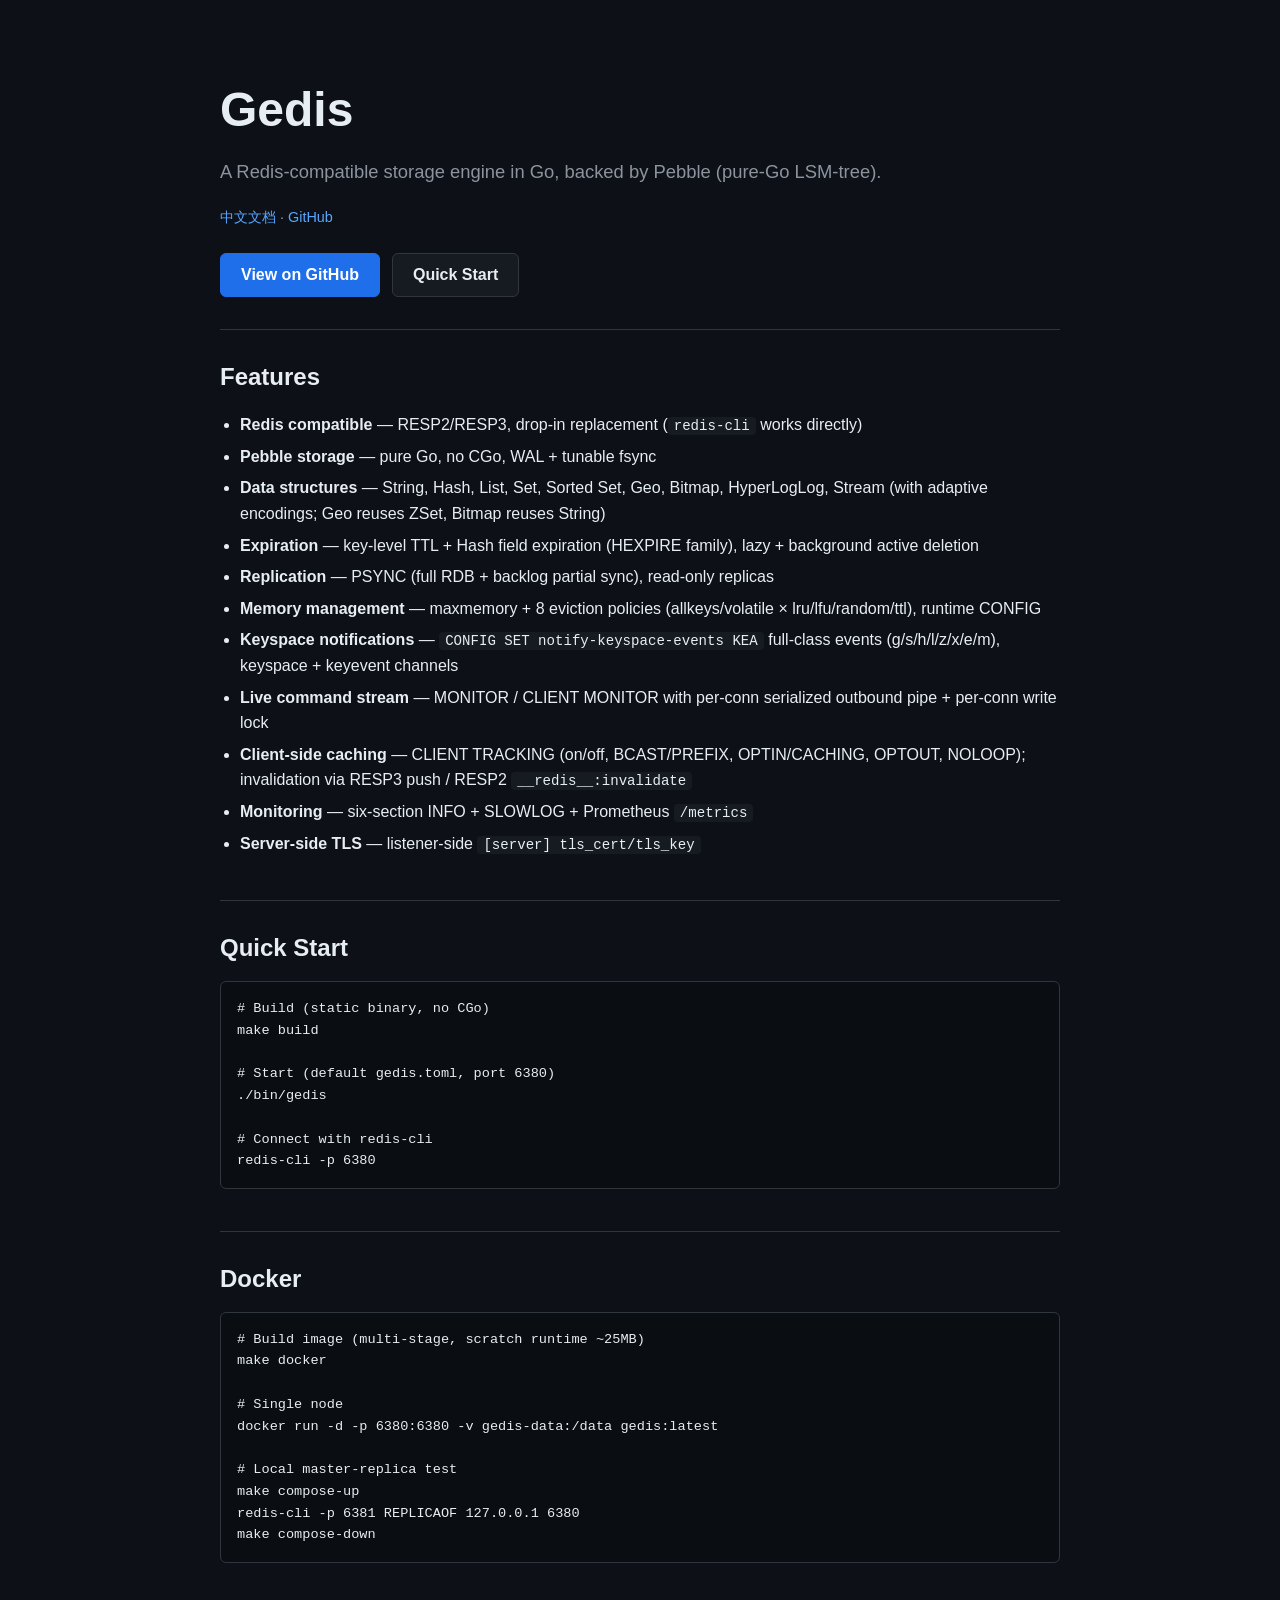
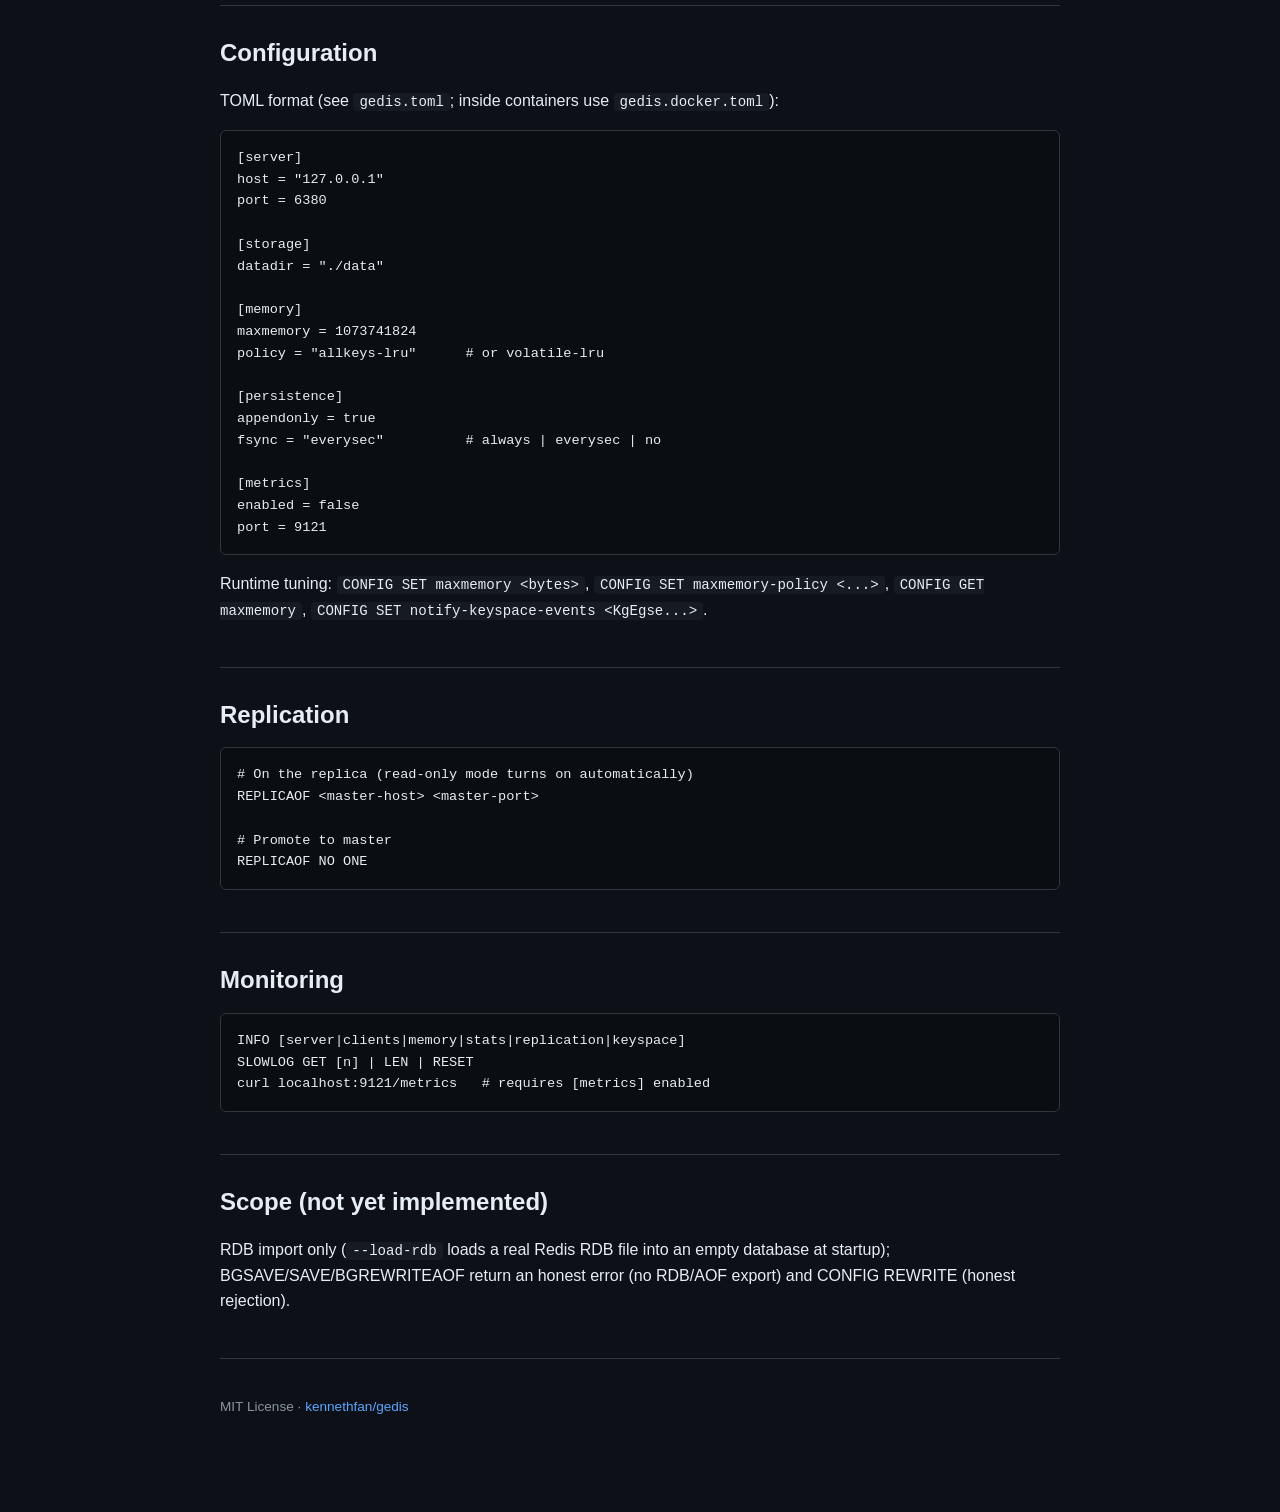
==== website/index.html @ 024cc42e "docs: add bilingual static website with GitHub Pages deploy workflow" ====
<!DOCTYPE html>
<html lang="en">
<head>
<meta charset="utf-8">
<meta name="viewport" content="width=device-width, initial-scale=1">
<title>Gedis — Redis-compatible storage engine in Go</title>
<link rel="stylesheet" href="styles.css">
</head>
<body>
<div class="wrap">

<header class="hero">
<h1>Gedis</h1>
<p class="tagline">A Redis-compatible storage engine in Go, backed by Pebble (pure-Go LSM-tree).</p>
<nav class="lang"><a href="zh-CN.html">中文文档</a> · <a href="https://github.com/kennethfan/gedis">GitHub</a></nav>
<div class="btn-row">
<a class="btn primary" href="https://github.com/kennethfan/gedis">View on GitHub</a>
<a class="btn" href="#quick-start">Quick Start</a>
</div>
</header>

<section>
<h2>Features</h2>
<ul class="features">
<li><strong>Redis compatible</strong> — RESP2/RESP3, drop-in replacement (<code>redis-cli</code> works directly)</li>
<li><strong>Pebble storage</strong> — pure Go, no CGo, WAL + tunable fsync</li>
<li><strong>Data structures</strong> — String, Hash, List, Set, Sorted Set, Geo, Bitmap, HyperLogLog, Stream (with adaptive encodings; Geo reuses ZSet, Bitmap reuses String)</li>
<li><strong>Expiration</strong> — key-level TTL + Hash field expiration (HEXPIRE family), lazy + background active deletion</li>
<li><strong>Replication</strong> — PSYNC (full RDB + backlog partial sync), read-only replicas</li>
<li><strong>Memory management</strong> — maxmemory + 8 eviction policies (allkeys/volatile × lru/lfu/random/ttl), runtime CONFIG</li>
<li><strong>Keyspace notifications</strong> — <code>CONFIG SET notify-keyspace-events KEA</code> full-class events (g/s/h/l/z/x/e/m), keyspace + keyevent channels</li>
<li><strong>Live command stream</strong> — MONITOR / CLIENT MONITOR with per-conn serialized outbound pipe + per-conn write lock</li>
<li><strong>Client-side caching</strong> — CLIENT TRACKING (on/off, BCAST/PREFIX, OPTIN/CACHING, OPTOUT, NOLOOP); invalidation via RESP3 push / RESP2 <code>__redis__:invalidate</code></li>
<li><strong>Monitoring</strong> — six-section INFO + SLOWLOG + Prometheus <code>/metrics</code></li>
<li><strong>Server-side TLS</strong> — listener-side <code>[server] tls_cert/tls_key</code></li>
</ul>
</section>

<section id="quick-start">
<h2>Quick Start</h2>
<pre><code># Build (static binary, no CGo)
make build

# Start (default gedis.toml, port 6380)
./bin/gedis

# Connect with redis-cli
redis-cli -p 6380</code></pre>
</section>

<section>
<h2>Docker</h2>
<pre><code># Build image (multi-stage, scratch runtime ~25MB)
make docker

# Single node
docker run -d -p 6380:6380 -v gedis-data:/data gedis:latest

# Local master-replica test
make compose-up
redis-cli -p 6381 REPLICAOF 127.0.0.1 6380
make compose-down</code></pre>
</section>

<section>
<h2>Configuration</h2>
<p>TOML format (see <code>gedis.toml</code>; inside containers use <code>gedis.docker.toml</code>):</p>
<pre><code>[server]
host = "127.0.0.1"
port = 6380

[storage]
datadir = "./data"

[memory]
maxmemory = 1073741824
policy = "allkeys-lru"      # or volatile-lru

[persistence]
appendonly = true
fsync = "everysec"          # always | everysec | no

[metrics]
enabled = false
port = 9121</code></pre>
<p>Runtime tuning: <code>CONFIG SET maxmemory &lt;bytes&gt;</code>, <code>CONFIG SET maxmemory-policy &lt;...&gt;</code>, <code>CONFIG GET maxmemory</code>, <code>CONFIG SET notify-keyspace-events &lt;KgEgse...&gt;</code>.</p>
</section>

<section>
<h2>Replication</h2>
<pre><code># On the replica (read-only mode turns on automatically)
REPLICAOF &lt;master-host&gt; &lt;master-port&gt;

# Promote to master
REPLICAOF NO ONE</code></pre>
</section>

<section>
<h2>Monitoring</h2>
<pre><code>INFO [server|clients|memory|stats|replication|keyspace]
SLOWLOG GET [n] | LEN | RESET
curl localhost:9121/metrics   # requires [metrics] enabled</code></pre>
</section>

<section>
<h2>Scope (not yet implemented)</h2>
<p>RDB import only (<code>--load-rdb</code> loads a real Redis RDB file into an empty database at startup); BGSAVE/SAVE/BGREWRITEAOF return an honest error (no RDB/AOF export) and CONFIG REWRITE (honest rejection).</p>
</section>

<footer>
<p>MIT License · <a href="https://github.com/kennethfan/gedis">kennethfan/gedis</a></p>
</footer>

</div>
</body>
</html>
---- website/styles.css ----
:root {
  --bg: #0d1117;
  --panel: #161b22;
  --border: #30363d;
  --text: #e6edf3;
  --muted: #8b949e;
  --accent: #58a6ff;
  --code-bg: #0a0d12;
}

* { box-sizing: border-box; }

body {
  margin: 0;
  background: var(--bg);
  color: var(--text);
  font-family: -apple-system, BlinkMacSystemFont, "Segoe UI", Helvetica, Arial, sans-serif;
  line-height: 1.6;
}

a { color: var(--accent); text-decoration: none; }
a:hover { text-decoration: underline; }

.wrap { max-width: 880px; margin: 0 auto; padding: 0 20px 80px; }

header.hero {
  padding: 72px 0 32px;
  border-bottom: 1px solid var(--border);
}

header.hero h1 { font-size: 3rem; margin: 0 0 8px; }
header.hero p.tagline { color: var(--muted); font-size: 1.15rem; margin: 0 0 20px; }

nav.lang { font-size: 0.9rem; color: var(--muted); margin-bottom: 24px; }

.btn-row { display: flex; gap: 12px; flex-wrap: wrap; }

.btn {
  display: inline-block;
  padding: 8px 20px;
  border: 1px solid var(--border);
  border-radius: 6px;
  background: var(--panel);
  color: var(--text);
  font-weight: 600;
}
.btn.primary { background: #1f6feb; border-color: #1f6feb; color: #fff; }
.btn:hover { text-decoration: none; filter: brightness(1.15); }

section { padding: 28px 0; border-bottom: 1px solid var(--border); }
section:last-child { border-bottom: none; }
h2 { font-size: 1.5rem; margin: 0 0 12px; }
ul.features { padding-left: 20px; }
ul.features li { margin: 6px 0; }

pre {
  background: var(--code-bg);
  border: 1px solid var(--border);
  border-radius: 6px;
  padding: 16px;
  overflow-x: auto;
  font-size: 0.85rem;
}
code { font-family: ui-monospace, SFMono-Regular, Menlo, Consolas, monospace; }
p code, li code { background: var(--panel); padding: 1px 6px; border-radius: 4px; font-size: 0.88em; }

footer { color: var(--muted); font-size: 0.85rem; padding-top: 24px; }

@media (max-width: 600px) {
  header.hero h1 { font-size: 2.2rem; }
}
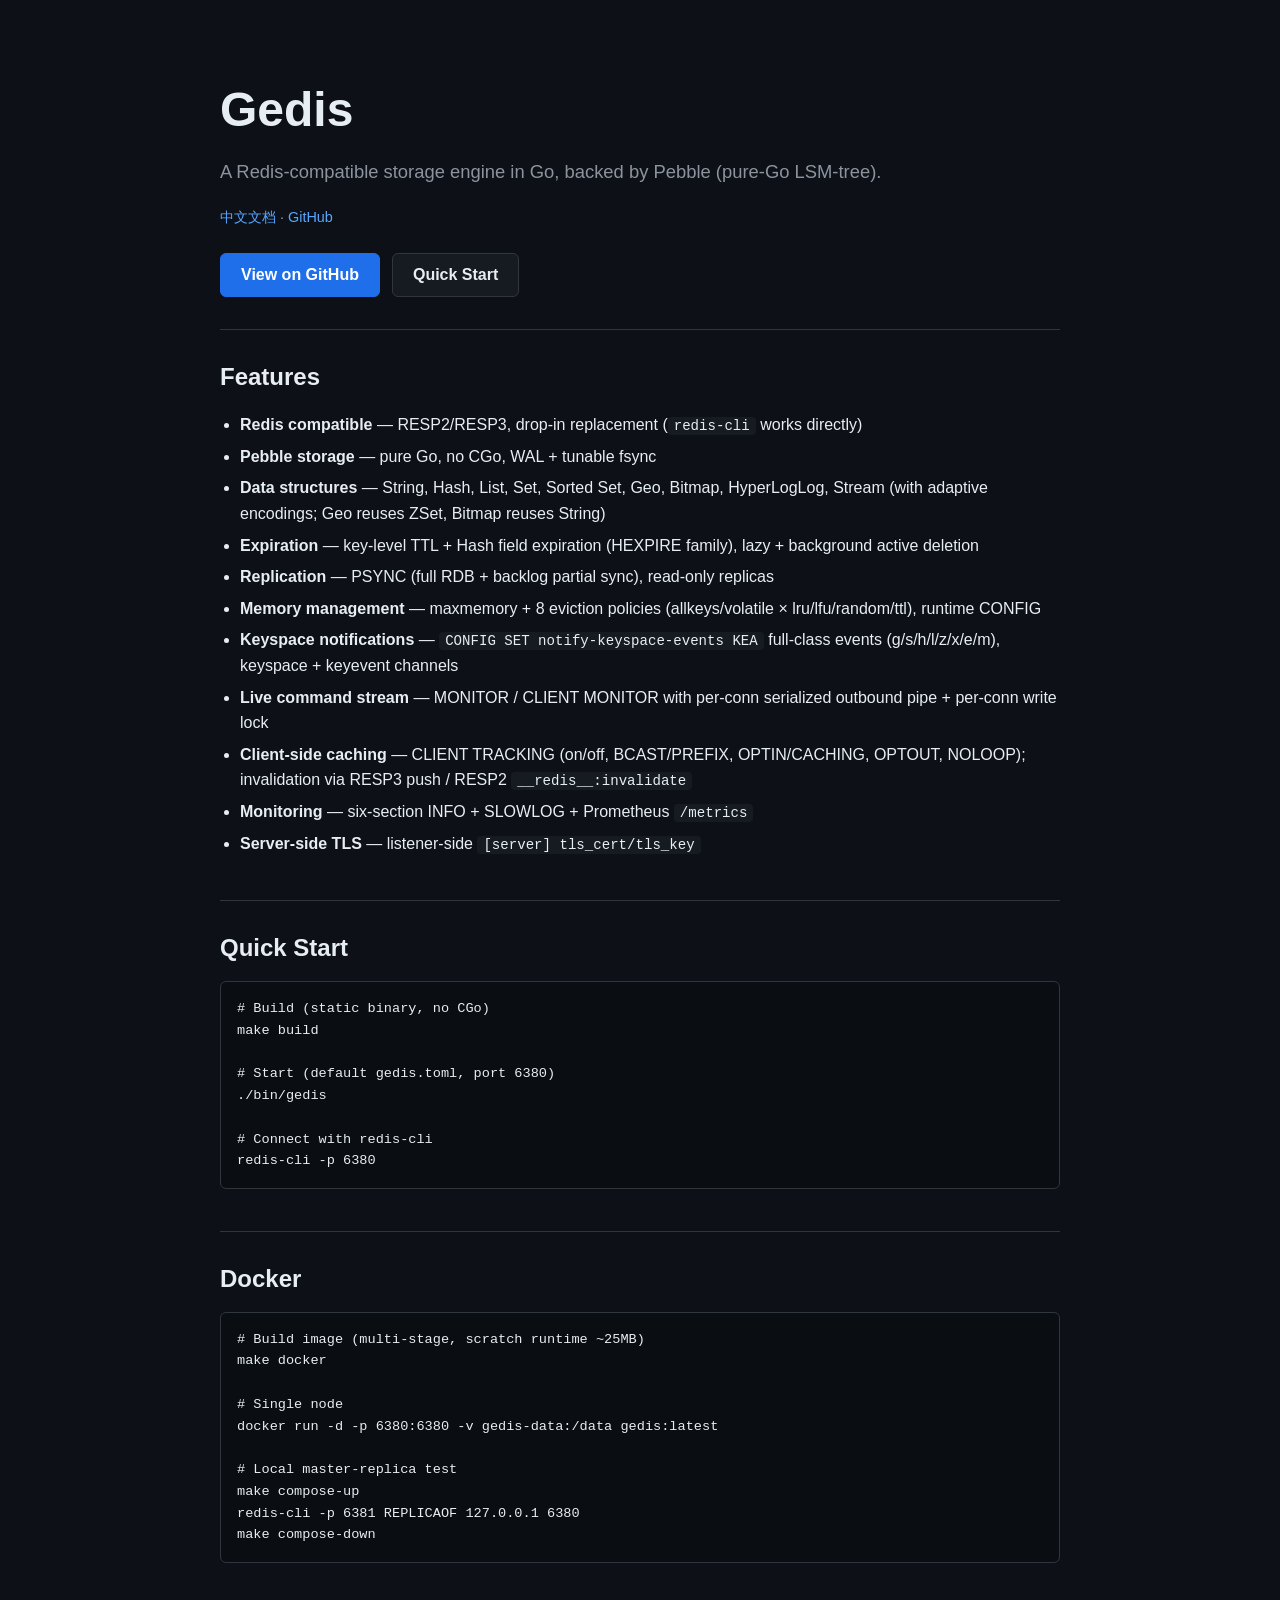
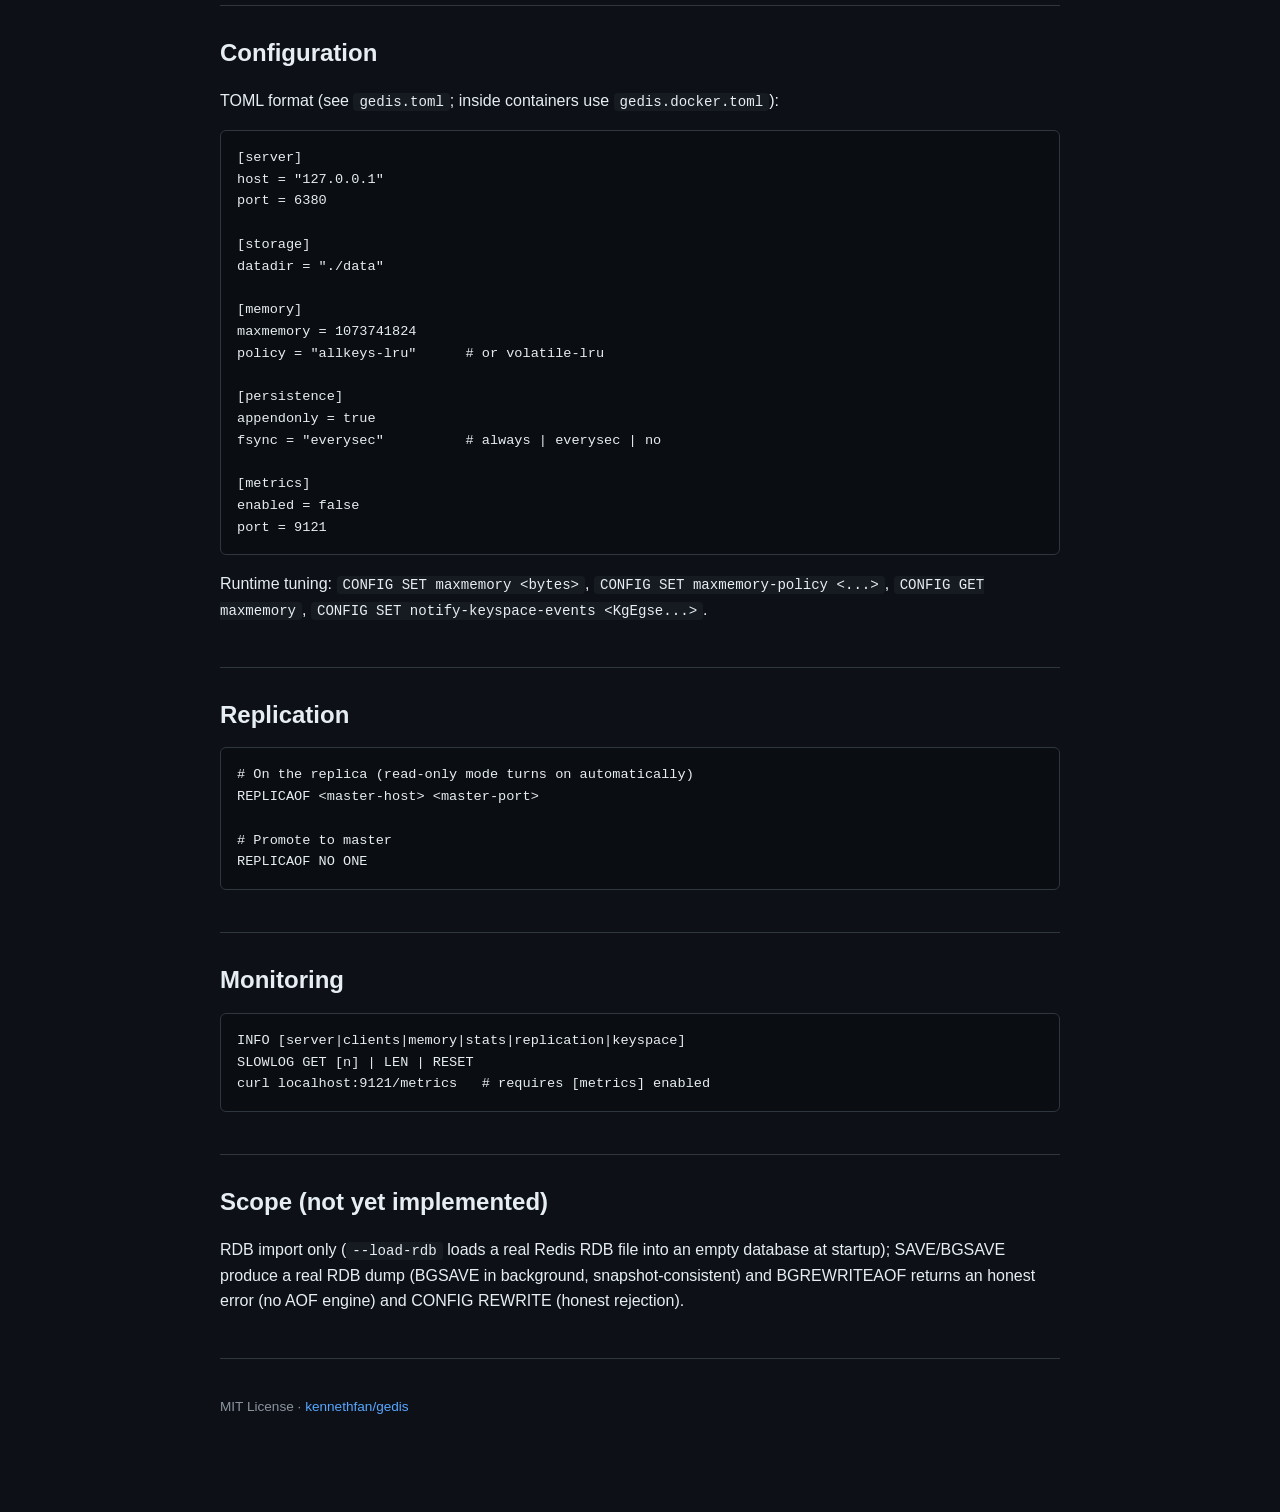
==== commit 6f024c7a: "Phase 10 P2：RDB 导出 + SAVE/BGSAVE 接线，路线图全收官 P2a（RDB 导出）：internal/rdb/export.go 七类型编码器 （string/list/se" ====
--- a/website/index.html
+++ b/website/index.html
@@ -104,7 +104,7 @@
 
 <section>
 <h2>Scope (not yet implemented)</h2>
-<p>RDB import only (<code>--load-rdb</code> loads a real Redis RDB file into an empty database at startup); BGSAVE/SAVE/BGREWRITEAOF return an honest error (no RDB/AOF export) and CONFIG REWRITE (honest rejection).</p>
+<p>RDB import only (<code>--load-rdb</code> loads a real Redis RDB file into an empty database at startup); SAVE/BGSAVE produce a real RDB dump (BGSAVE in background, snapshot-consistent) and BGREWRITEAOF returns an honest error (no AOF engine) and CONFIG REWRITE (honest rejection).</p>
 </section>
 
 <footer>
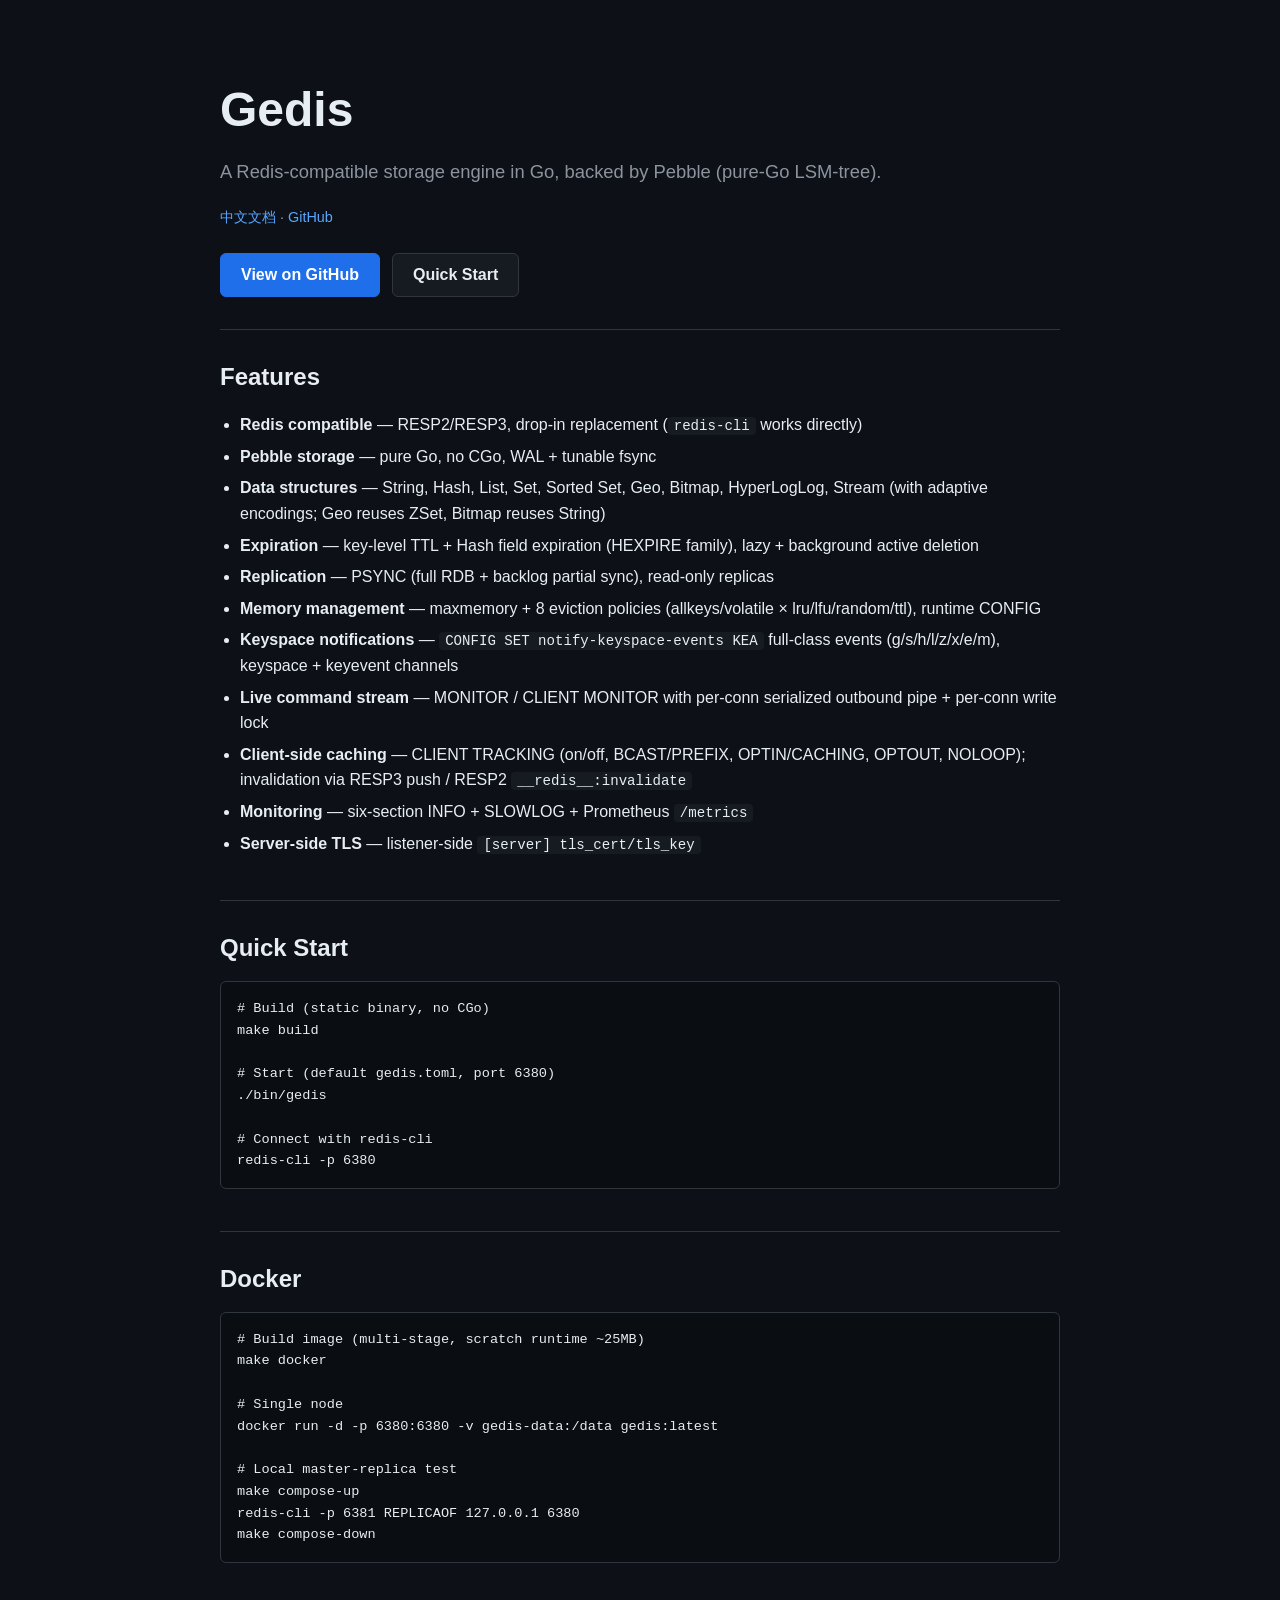
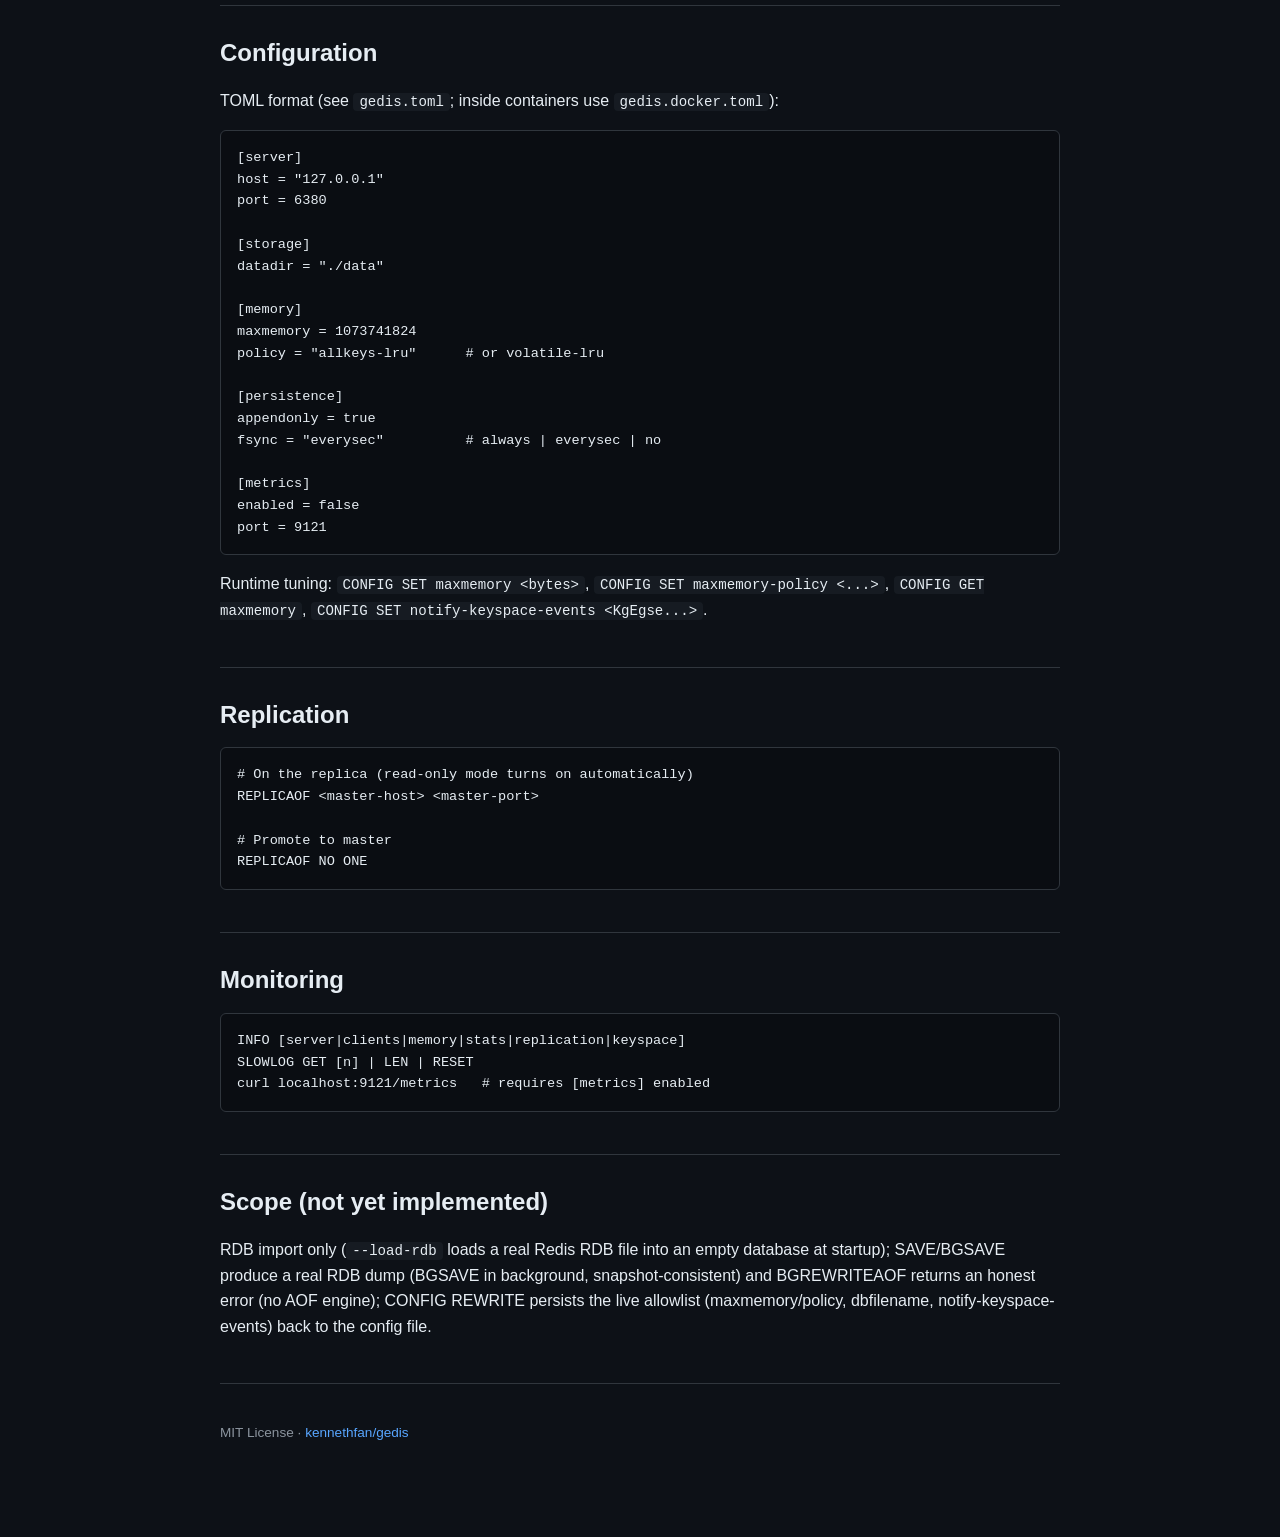
==== commit 7453dbc9: "CONFIG REWRITE 转正：live 值回写 TOML + [notify] 小节" ====
--- a/website/index.html
+++ b/website/index.html
@@ -104,7 +104,7 @@
 
 <section>
 <h2>Scope (not yet implemented)</h2>
-<p>RDB import only (<code>--load-rdb</code> loads a real Redis RDB file into an empty database at startup); SAVE/BGSAVE produce a real RDB dump (BGSAVE in background, snapshot-consistent) and BGREWRITEAOF returns an honest error (no AOF engine) and CONFIG REWRITE (honest rejection).</p>
+<p>RDB import only (<code>--load-rdb</code> loads a real Redis RDB file into an empty database at startup); SAVE/BGSAVE produce a real RDB dump (BGSAVE in background, snapshot-consistent) and BGREWRITEAOF returns an honest error (no AOF engine); CONFIG REWRITE persists the live allowlist (maxmemory/policy, dbfilename, notify-keyspace-events) back to the config file.</p>
 </section>
 
 <footer>
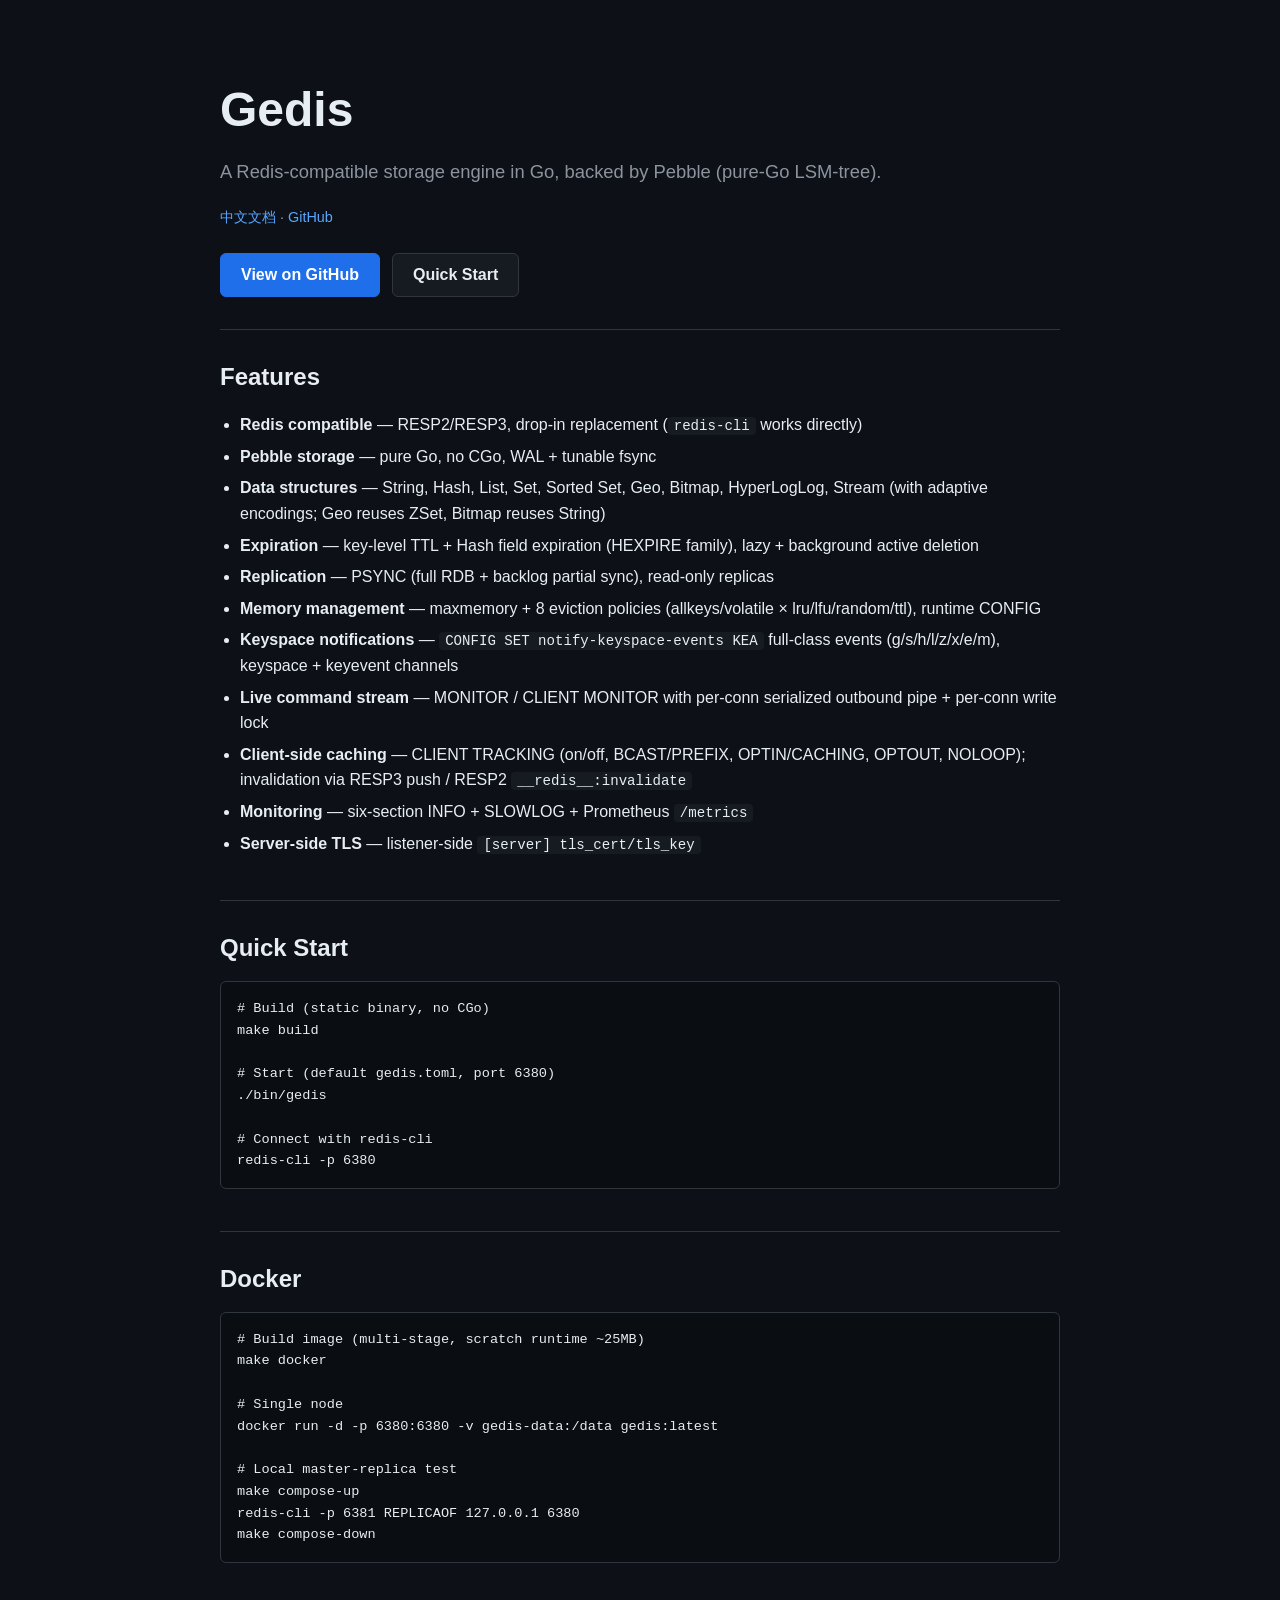
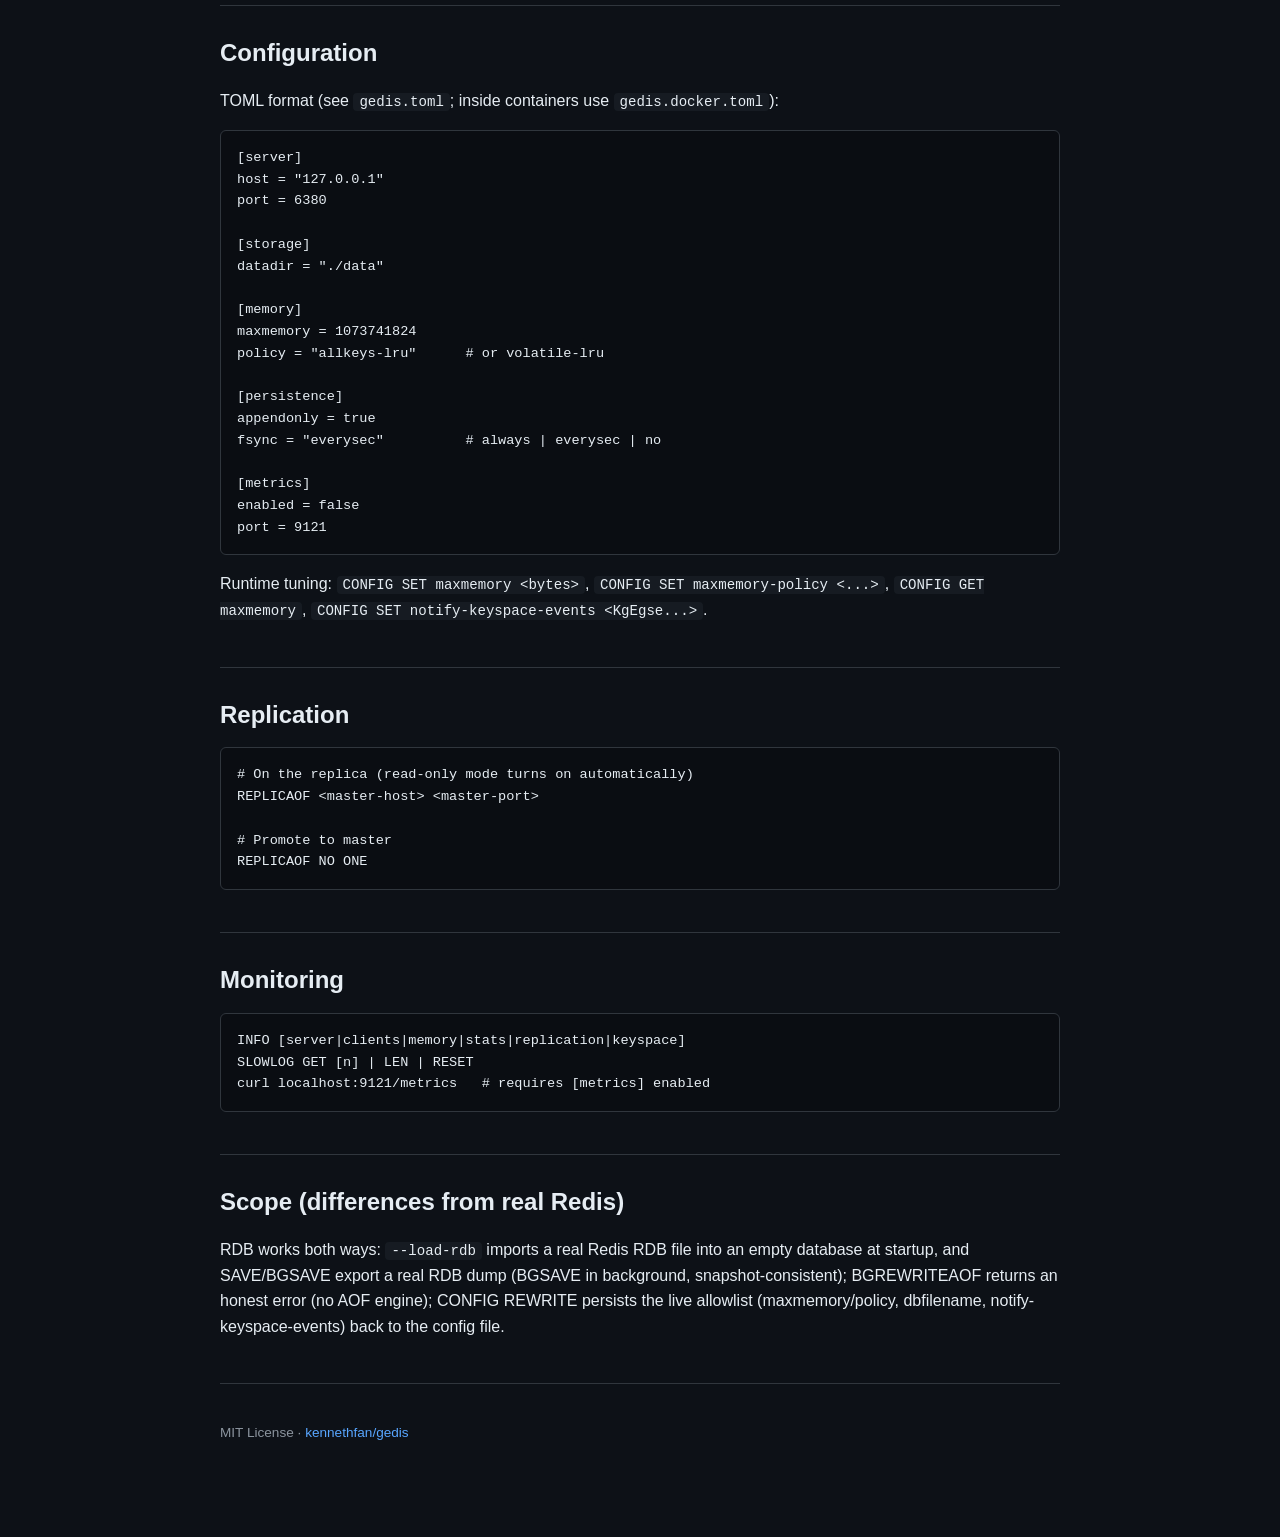
==== commit 66ad5510: "docs: Scope 节去过期措辞，RDB 改双向可用" ====
--- a/website/index.html
+++ b/website/index.html
@@ -103,8 +103,8 @@
 </section>
 
 <section>
-<h2>Scope (not yet implemented)</h2>
-<p>RDB import only (<code>--load-rdb</code> loads a real Redis RDB file into an empty database at startup); SAVE/BGSAVE produce a real RDB dump (BGSAVE in background, snapshot-consistent) and BGREWRITEAOF returns an honest error (no AOF engine); CONFIG REWRITE persists the live allowlist (maxmemory/policy, dbfilename, notify-keyspace-events) back to the config file.</p>
+<h2>Scope (differences from real Redis)</h2>
+<p>RDB works both ways: <code>--load-rdb</code> imports a real Redis RDB file into an empty database at startup, and SAVE/BGSAVE export a real RDB dump (BGSAVE in background, snapshot-consistent); BGREWRITEAOF returns an honest error (no AOF engine); CONFIG REWRITE persists the live allowlist (maxmemory/policy, dbfilename, notify-keyspace-events) back to the config file.</p>
 </section>
 
 <footer>
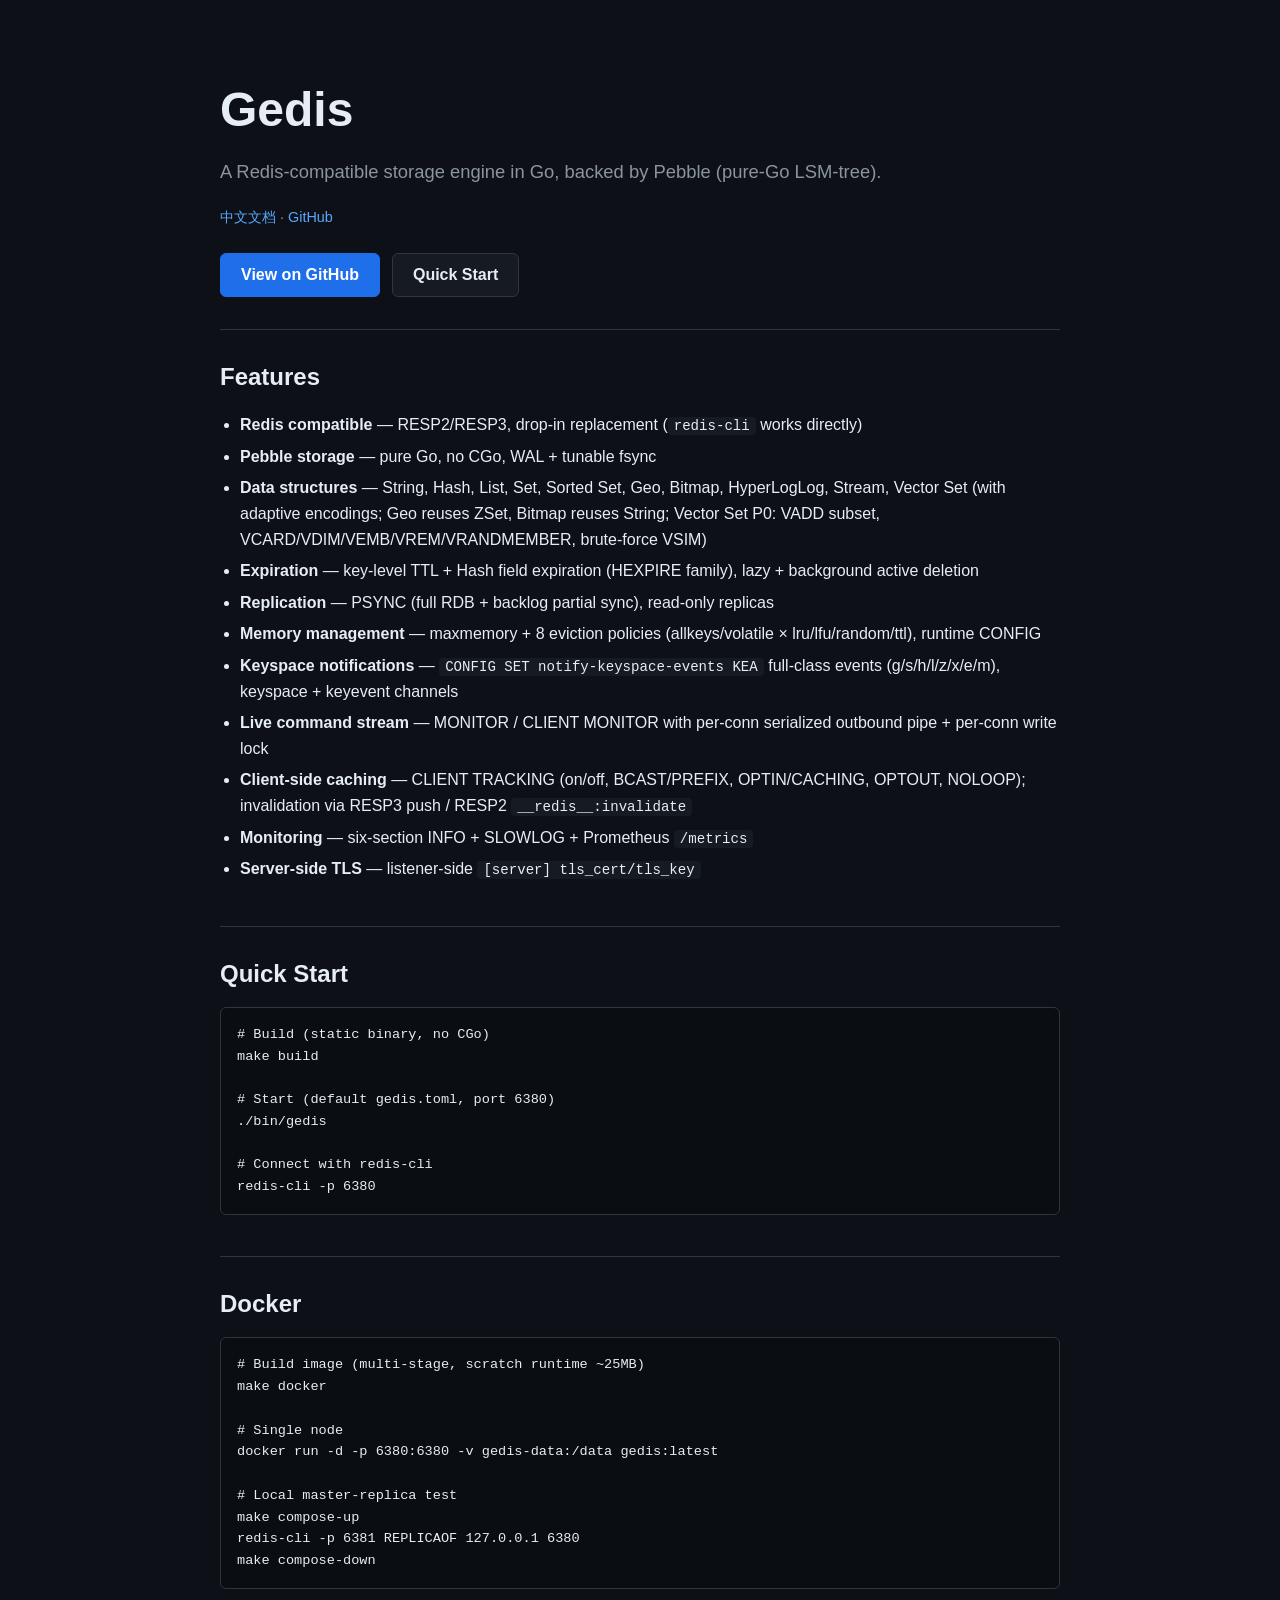
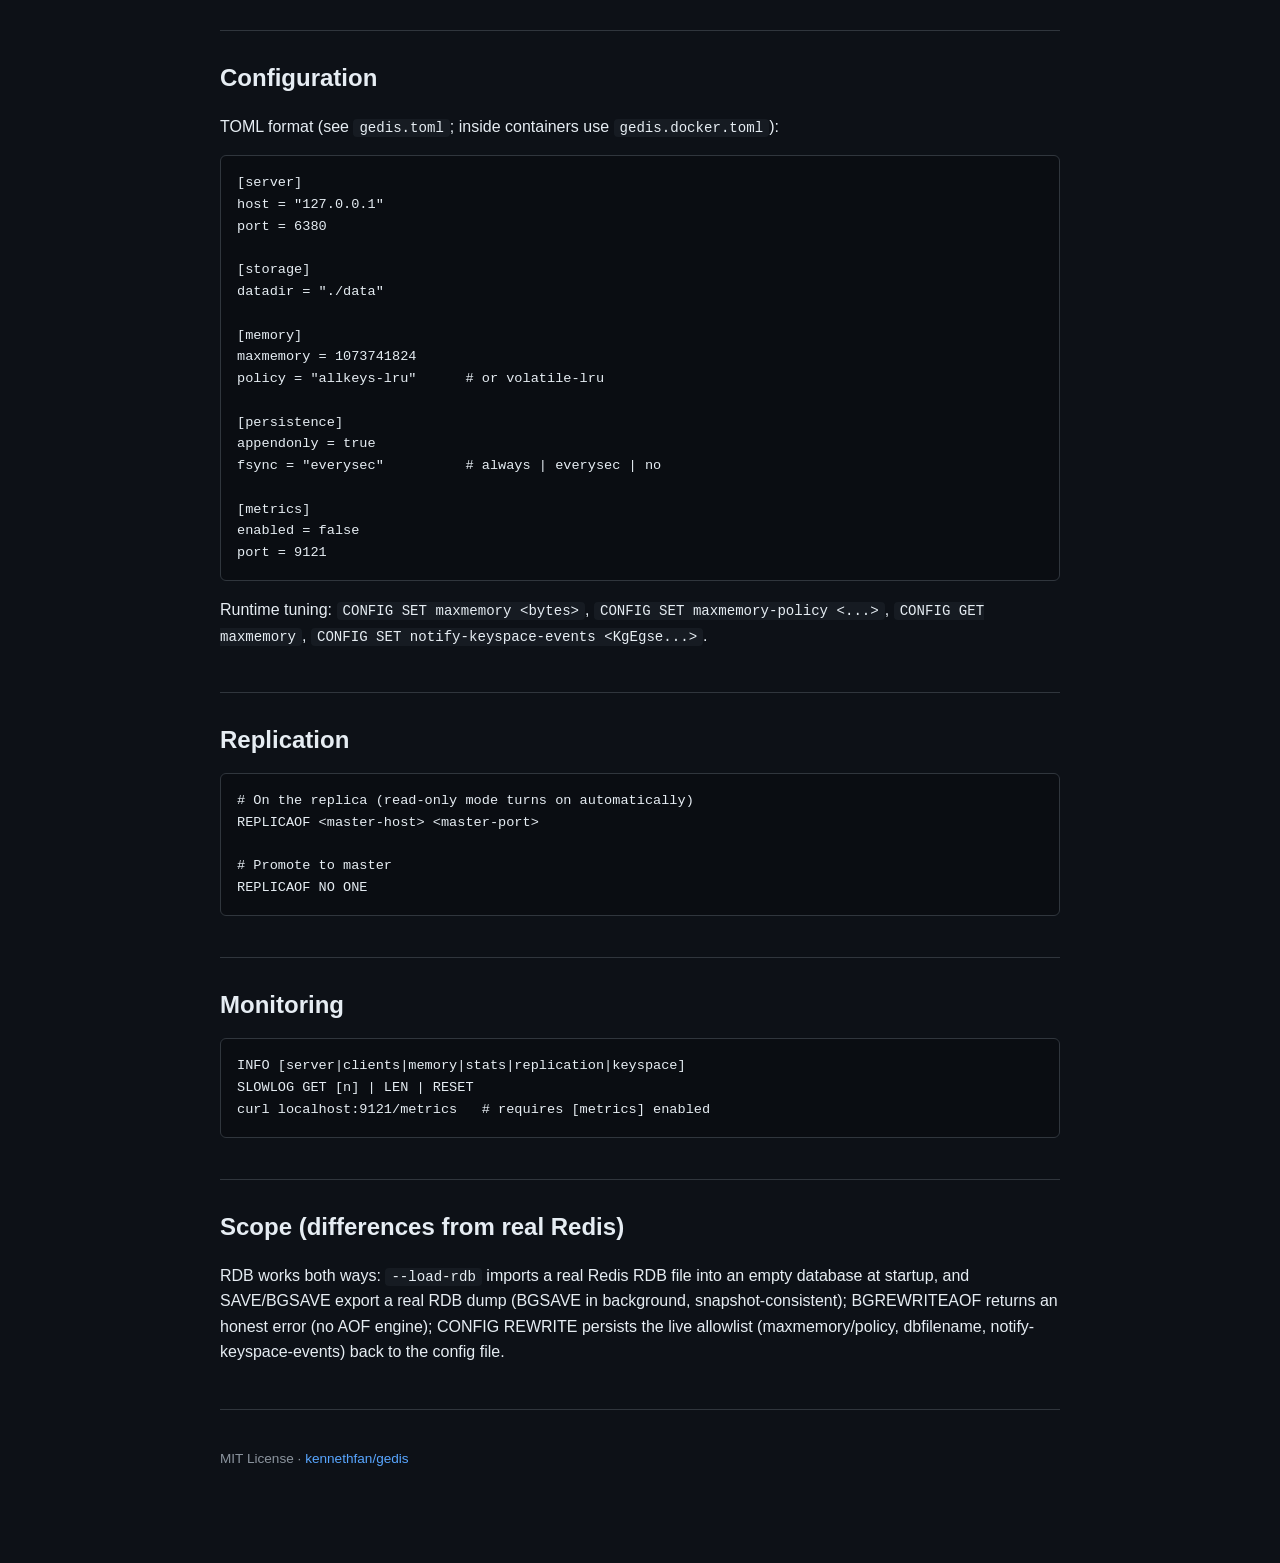
==== commit 2a2c7f75: "docs: P1 paused note + Vector Set enum in 5 files" ====
--- a/website/index.html
+++ b/website/index.html
@@ -24,7 +24,7 @@
 <ul class="features">
 <li><strong>Redis compatible</strong> — RESP2/RESP3, drop-in replacement (<code>redis-cli</code> works directly)</li>
 <li><strong>Pebble storage</strong> — pure Go, no CGo, WAL + tunable fsync</li>
-<li><strong>Data structures</strong> — String, Hash, List, Set, Sorted Set, Geo, Bitmap, HyperLogLog, Stream (with adaptive encodings; Geo reuses ZSet, Bitmap reuses String)</li>
+<li><strong>Data structures</strong> — String, Hash, List, Set, Sorted Set, Geo, Bitmap, HyperLogLog, Stream, Vector Set (with adaptive encodings; Geo reuses ZSet, Bitmap reuses String; Vector Set P0: VADD subset, VCARD/VDIM/VEMB/VREM/VRANDMEMBER, brute-force VSIM)</li>
 <li><strong>Expiration</strong> — key-level TTL + Hash field expiration (HEXPIRE family), lazy + background active deletion</li>
 <li><strong>Replication</strong> — PSYNC (full RDB + backlog partial sync), read-only replicas</li>
 <li><strong>Memory management</strong> — maxmemory + 8 eviction policies (allkeys/volatile × lru/lfu/random/ttl), runtime CONFIG</li>
